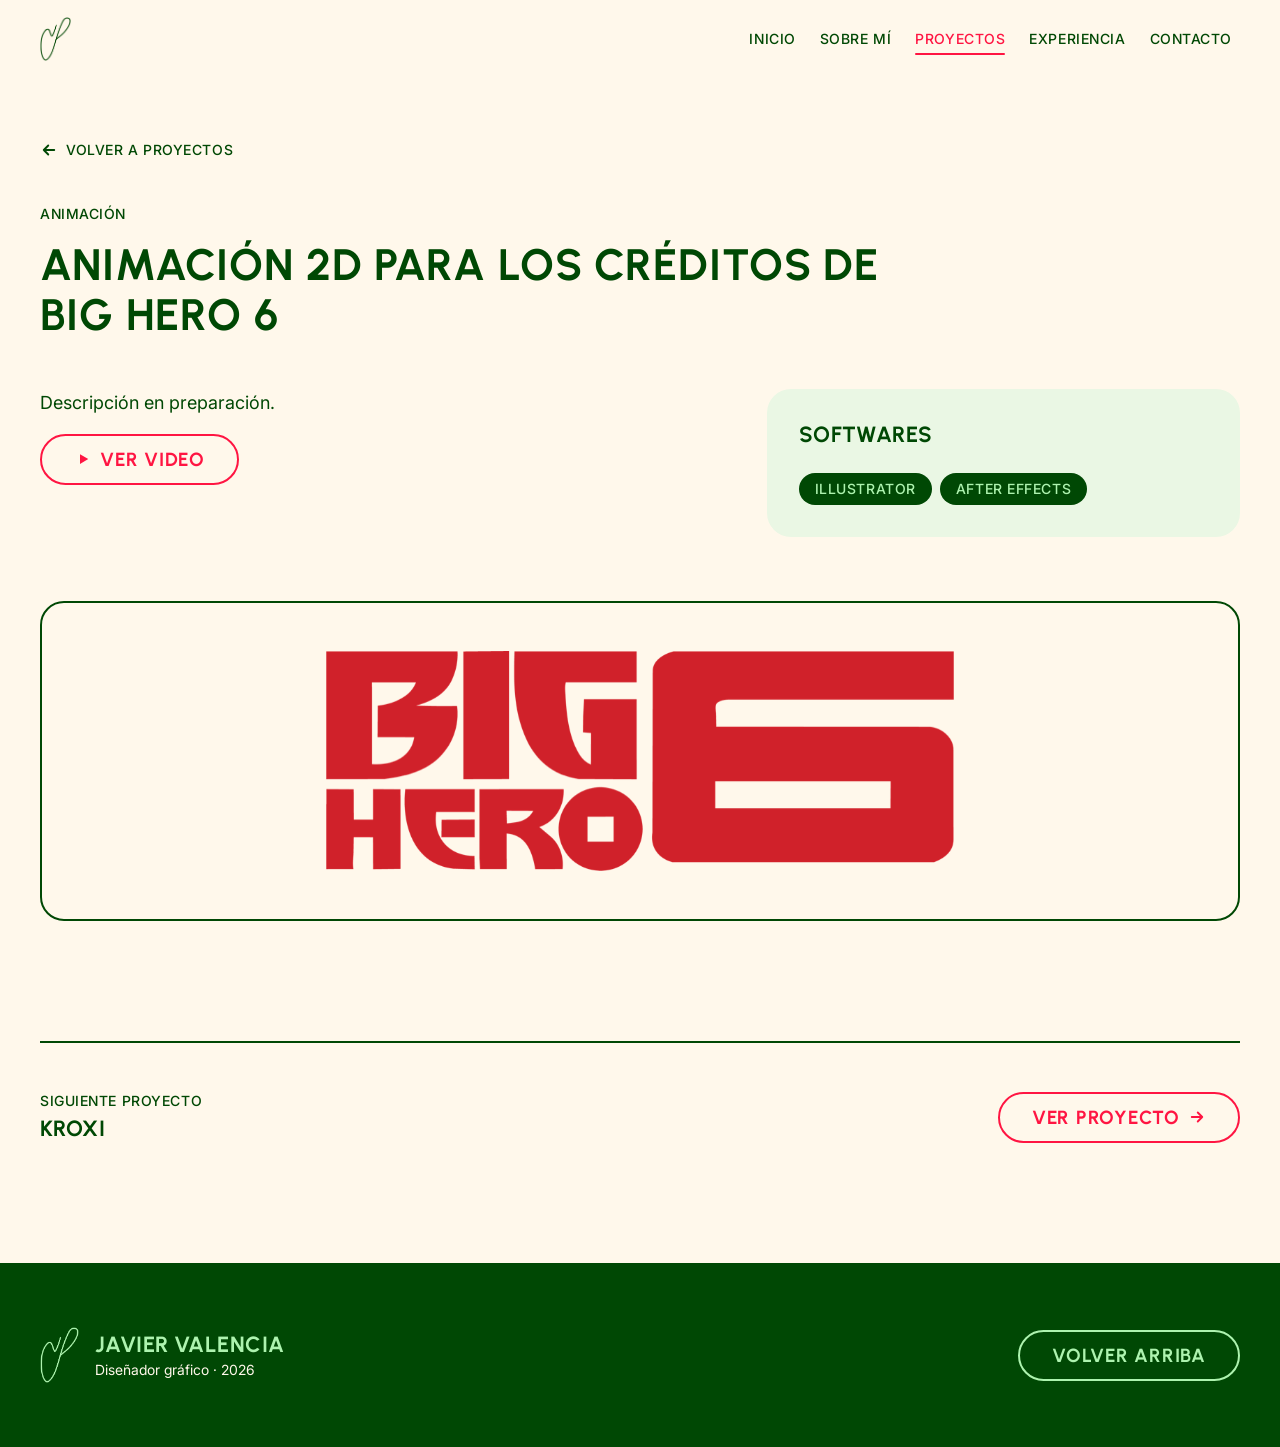
==== proyectos/big-hero-6.html @ 8ee6d6e4 "Landing del CV, páginas de proyecto y sistema de diseño completo - index.html: landing one-page del " ====
<!doctype html>
<html lang="es">
<head>
  <meta charset="utf-8">
  <meta name="viewport" content="width=device-width, initial-scale=1">
  <title>Big Hero 6 · Javier Valencia</title>
  <meta name="description" content="Animación 2D para los créditos de Big Hero 6. Animación. Proyecto de Javier Valencia, diseñador gráfico.">
  <meta name="theme-color" content="#FFF8EB">
  <link rel="icon" type="image/png" href="../assets/img/logo-jv-oscuro.png">
  <link rel="preload" href="../assets/fonts/Urbanist-Bold.woff2" as="font" type="font/woff2" crossorigin>
  <link rel="preload" href="../assets/fonts/Inter-Regular.woff2" as="font" type="font/woff2" crossorigin>
  <link rel="stylesheet" href="../assets/css/proyecto.css">
  <script>document.documentElement.classList.add("js");</script>
</head>
<body>
  <a class="skip-link" href="#contenido">Saltar al contenido</a>

  <header class="header">
    <div class="container header__inner">
      <a class="brand" href="../index.html#inicio" aria-label="Javier Valencia: ir al inicio">
        <img class="logo" src="../assets/img/logo-jv-oscuro.png" alt="" width="524" height="755">
      </a>
      <button class="nav-toggle" type="button" aria-expanded="false" aria-controls="nav" aria-label="Abrir menú">
        <svg class="icon-open" viewBox="0 0 24 24" fill="none" stroke="currentColor" stroke-width="2.5" stroke-linecap="round" aria-hidden="true"><path d="M4 7h16M4 12h16M4 17h16"/></svg>
        <svg class="icon-close" viewBox="0 0 24 24" fill="none" stroke="currentColor" stroke-width="2.5" stroke-linecap="round" aria-hidden="true"><path d="M6 6l12 12M18 6L6 18"/></svg>
      </button>
      <nav class="nav" id="nav" aria-label="Secciones">
        <ul class="nav__list" role="list">
          <li><a class="nav-link t-label" href="../index.html#inicio">Inicio</a></li>
          <li><a class="nav-link t-label" href="../index.html#sobre-mi">Sobre mí</a></li>
          <li><a class="nav-link t-label" href="../index.html#proyectos" aria-current="true">Proyectos</a></li>
          <li><a class="nav-link t-label" href="../index.html#experiencia">Experiencia</a></li>
          <li><a class="nav-link t-label" href="../index.html#contacto">Contacto</a></li>
        </ul>
      </nav>
    </div>
  </header>

  <main id="contenido" tabindex="-1">
    <article class="project container" aria-labelledby="project-title">
      <a class="back-link t-label" href="../index.html#proyectos"><svg viewBox="0 0 24 24" fill="none" stroke="currentColor" stroke-width="2.5" stroke-linecap="round" stroke-linejoin="round" aria-hidden="true"><path d="M19 12H5M11 6l-6 6 6 6"/></svg>Volver a proyectos</a>

      <header class="project__head reveal">
        <p class="t-label project__area">Animación</p>
        <h1 class="t-heading project__title" id="project-title" tabindex="-1">Animación 2D para los créditos de Big Hero 6</h1>
      </header>

      <div class="project__info reveal">
        <div class="project__desc">
            <p class="t-body pending">Descripción en preparación.</p>
            <p><a class="btn btn--light" href="https://youtu.be/tIIzO6nC3mo?si=HLCmwVGLd2eByrEu" target="_blank" rel="noopener noreferrer"><svg viewBox="0 0 24 24" fill="currentColor" aria-hidden="true"><path d="M8 5.5v13l11-6.5z"/></svg>Ver video<span class="sr-only"> (se abre en una pestaña nueva)</span></a></p>
        </div>
        <aside class="box" aria-labelledby="software-title">
          <h2 class="t-card box__title" id="software-title">Softwares</h2>
          <ul class="tags" role="list"><li class="tag t-label">Illustrator</li><li class="tag t-label">After Effects</li></ul>
        </aside>
      </div>

      <figure class="feature reveal">
        <img src="../assets/img/web/logos/big-hero-6.png" alt="Logotipo de Big Hero 6" width="900" height="315">
      </figure>

      <nav class="next reveal" aria-label="Siguiente proyecto">
        <div>
          <p class="t-label next__label">Siguiente proyecto</p>
          <p class="t-card next__title">Kroxi</p>
        </div>
        <a class="btn btn--light" href="kroxi.html">Ver proyecto<span class="sr-only">: Kroxi</span><svg viewBox="0 0 24 24" fill="none" stroke="currentColor" stroke-width="2.5" stroke-linecap="round" stroke-linejoin="round" aria-hidden="true"><path d="M5 12h14M13 6l6 6-6 6"/></svg></a>
      </nav>
    </article>
  </main>

  <footer class="footer on-dark">
    <div class="container footer__inner">
      <div class="footer__brand">
        <img class="logo" src="../assets/img/logo-jv-claro.png" alt="" width="524" height="755">
        <div>
          <p class="t-card">Javier Valencia</p>
          <p class="t-meta footer__meta">Diseñador gráfico · <span id="year">2026</span></p>
        </div>
      </div>
      <a class="btn btn--dark" href="#contenido" data-back-to-top>Volver arriba</a>
    </div>
  </footer>

  <script src="../assets/js/proyecto.js" defer></script>
</body>
</html>
---- assets/css/proyecto.css ----
/* ==============================================================
   Páginas de proyecto · jv
   Tokens derivados de DESIGN.md (misma fuente que index.html)
   ============================================================== */

/* ---------- Tipografías ---------- */
@font-face { font-family: "Urbanist"; src: url("../fonts/Urbanist-Light.woff2") format("woff2"); font-weight: 300; font-display: swap; }
@font-face { font-family: "Urbanist"; src: url("../fonts/Urbanist-Bold.woff2") format("woff2"); font-weight: 700; font-display: swap; }
@font-face { font-family: "Inter"; src: url("../fonts/Inter-Regular.woff2") format("woff2"); font-weight: 400; font-display: swap; }
@font-face { font-family: "Inter"; src: url("../fonts/Inter-Medium.woff2") format("woff2"); font-weight: 500; font-display: swap; }

/* ---------- Tokens ---------- */
:root {
  --color-primary: #004804;
  --color-on-primary: #FFF8EB;
  --color-secondary: #ADF3AF;
  --color-on-secondary: #004804;
  --color-tertiary: #FF1542;
  --color-on-tertiary: #FFF8EB;
  --color-neutral: #FFF8EB;
  --color-surface: var(--color-neutral);
  --color-on-surface: #111111;
  --color-surface-inverse: var(--color-primary);
  --color-on-surface-inverse: var(--color-on-primary);
  --color-surface-soft: #EAF7E4;
  --color-surface-inverse-soft: #0E6012;

  --font-display: "Urbanist", system-ui, sans-serif;
  --font-body: "Inter", system-ui, sans-serif;

  --space-xs: 8px;
  --space-sm: 16px;
  --space-md: 24px;
  --space-lg: 32px;
  --space-xl: 48px;
  --space-2xl: 64px;
  --space-button-y: 14px;
  --space-button-x: 32px;
  --space-section: 120px;
  --space-section-tablet: 96px;
  --space-section-mobile: 64px;
  --space-container: 1200px;
  --space-gutter: 24px;
  --space-header-height: 80px;
  --space-touch-target: 44px;
  --space-divider: 2px;

  --rounded-sm: 16px;
  --rounded-md: 24px;
  --rounded-full: 9999px;

  --ease: ease-out;
  --duration: 0.3s;

  --section-pad: var(--space-section-mobile);
}
@media (min-width: 768px)  { :root { --section-pad: var(--space-section-tablet); } }
@media (min-width: 1024px) { :root { --section-pad: var(--space-section); } }

/* ---------- Base ---------- */
*, *::before, *::after { box-sizing: border-box; }
html { scroll-behavior: smooth; scroll-padding-top: var(--space-header-height); -webkit-text-size-adjust: 100%; }
body { margin: 0; background: var(--color-surface); color: var(--color-on-surface); font: 400 16px/1.6 var(--font-body); -webkit-font-smoothing: antialiased; overflow-x: hidden; }
@media (min-width: 768px) { body { font-size: 18px; } }
img { max-width: 100%; display: block; }
h1, h2, h3, p, ul, ol, figure, dl, dd { margin: 0; }
ul[role="list"], ol[role="list"] { list-style: none; padding: 0; }
a { color: inherit; }
button { font: inherit; color: inherit; }
[hidden] { display: none !important; }

:focus-visible { outline: 3px solid var(--color-primary); outline-offset: 3px; border-radius: var(--rounded-sm); }
.on-dark :focus-visible { outline-color: var(--color-secondary); }

.sr-only { position: absolute; width: 1px; height: 1px; padding: 0; margin: -1px; overflow: hidden; clip: rect(0 0 0 0); white-space: nowrap; border: 0; }
.skip-link {
  position: absolute; left: var(--space-gutter); top: -100px; z-index: 100;
  background: var(--color-primary); color: var(--color-secondary);
  padding: var(--space-button-y) var(--space-button-x); border-radius: var(--rounded-full);
  font: 700 16px/1 var(--font-display); letter-spacing: 0.04em; text-transform: uppercase; text-decoration: none;
}
.skip-link:focus { top: var(--space-sm); }
.container { width: 100%; max-width: calc(var(--space-container) + 2 * var(--space-gutter)); margin-inline: auto; padding-inline: var(--space-gutter); }

/* ---------- Escala tipográfica ---------- */
.t-heading { font: 700 32px/1.15 var(--font-display); letter-spacing: 0.02em; text-transform: uppercase; }
.t-sub     { font: 300 28px/1.3 var(--font-display); }
.t-card    { font: 700 22px/1.3 var(--font-display); letter-spacing: 0.02em; text-transform: uppercase; }
.t-body    { font: 400 16px/1.6 var(--font-body); }
.t-label   { font: 500 14px/1.4 var(--font-body); letter-spacing: 0.04em; text-transform: uppercase; }
.t-meta    { font: 400 14px/1.4 var(--font-body); }
@media (min-width: 768px) {
  .t-heading { font-size: 44px; }
  .t-body    { font-size: 18px; }
}

/* ---------- Botones ---------- */
.btn {
  display: inline-flex; align-items: center; justify-content: center; gap: var(--space-xs);
  min-height: var(--space-touch-target); padding: var(--space-button-y) var(--space-button-x);
  border: var(--space-divider) solid currentColor; border-radius: var(--rounded-full); background: transparent;
  font: 700 19px/1 var(--font-display); letter-spacing: 0.04em; text-transform: uppercase; text-decoration: none; cursor: pointer;
  transition: background-color var(--duration) var(--ease), color var(--duration) var(--ease), border-color var(--duration) var(--ease);
}
.btn svg { width: 18px; height: 18px; flex: none; }
.btn--light { color: var(--color-tertiary); border-color: var(--color-tertiary); }
.btn--light:hover { background: var(--color-tertiary); color: var(--color-on-tertiary); }
.btn--dark { color: var(--color-secondary); border-color: var(--color-secondary); }
.btn--dark:hover { background: var(--color-secondary); color: var(--color-on-secondary); }

/* Botón circular de galería (gallery-arrow): mismo trato que button-light */
.btn-round {
  width: 48px; height: 48px; flex: none; display: grid; place-items: center; padding: 0; cursor: pointer;
  border: var(--space-divider) solid var(--color-tertiary); border-radius: var(--rounded-full);
  background: transparent; color: var(--color-tertiary);
  transition: background-color var(--duration) var(--ease), color var(--duration) var(--ease), opacity var(--duration) var(--ease);
}
.btn-round:hover { background: var(--color-tertiary); color: var(--color-on-tertiary); }
.btn-round:disabled { opacity: 0.35; cursor: default; background: transparent; color: var(--color-tertiary); }
.btn-round svg { width: 22px; height: 22px; }
.btn-round--dark { border-color: var(--color-secondary); color: var(--color-secondary); }
.btn-round--dark:hover { background: var(--color-secondary); color: var(--color-on-secondary); }
.btn-round--dark:disabled { background: transparent; color: var(--color-secondary); }

/* ---------- Logo ---------- */
.logo { display: block; height: 48px; width: auto; aspect-ratio: 524 / 755; }

/* ---------- Header (sin hero: empieza en hueso) ---------- */
.header {
  position: sticky; top: 0; z-index: 50; height: var(--space-header-height);
  background: var(--color-surface); color: var(--color-primary);
  border-bottom: var(--space-divider) solid transparent;
  transition: border-color var(--duration) var(--ease);
}
.header.is-scrolled { border-bottom-color: var(--color-surface-soft); }
.header__inner { height: 100%; display: flex; align-items: center; justify-content: space-between; gap: var(--space-md); }
.brand { display: inline-flex; align-items: center; min-height: var(--space-touch-target); text-decoration: none; }
.brand .logo { height: 44px; }
.nav__list { display: flex; gap: var(--space-xs); }
.nav-link {
  position: relative; display: inline-flex; align-items: center; min-height: var(--space-touch-target);
  padding: var(--space-xs); color: var(--color-primary); text-decoration: none; transition: color var(--duration) var(--ease);
}
.nav-link::after {
  content: ""; position: absolute; left: var(--space-xs); right: var(--space-xs); bottom: 6px;
  height: var(--space-divider); border-radius: var(--rounded-full); background: var(--color-tertiary);
  transform: scaleX(0); transition: transform var(--duration) var(--ease);
}
.nav-link:hover, .nav-link[aria-current] { color: var(--color-tertiary); }
.nav-link[aria-current]::after { transform: scaleX(1); }
.nav-toggle {
  display: none; place-items: center; width: var(--space-touch-target); height: var(--space-touch-target);
  border: var(--space-divider) solid var(--color-tertiary); border-radius: var(--rounded-full);
  background: transparent; color: var(--color-tertiary); cursor: pointer;
  transition: background-color var(--duration) var(--ease), color var(--duration) var(--ease);
}
.nav-toggle:hover { background: var(--color-tertiary); color: var(--color-on-tertiary); }
.nav-toggle svg { width: 20px; height: 20px; }
.nav-toggle .icon-close { display: none; }
.nav-toggle[aria-expanded="true"] .icon-open { display: none; }
.nav-toggle[aria-expanded="true"] .icon-close { display: block; }
@media (max-width: 1023px) {
  .js .nav-toggle { display: grid; }
  .js .nav {
    position: fixed; inset: var(--space-header-height) 0 auto 0;
    background: var(--color-surface); padding: var(--space-sm) var(--space-gutter) var(--space-lg);
    border-bottom: var(--space-divider) solid var(--color-surface-soft);
    visibility: hidden; opacity: 0; transform: translateY(-8px);
    transition: opacity var(--duration) var(--ease), transform var(--duration) var(--ease), visibility 0s linear var(--duration);
  }
  .js .nav.is-open { visibility: visible; opacity: 1; transform: none; transition-delay: 0s; }
  .js .nav__list { flex-direction: column; gap: 0; }
  .nav { overflow-x: auto; }
}

/* ---------- Encabezado del proyecto ---------- */
.project { padding-block: var(--space-xl) var(--section-pad); }
.back-link {
  display: inline-flex; align-items: center; gap: var(--space-xs); min-height: var(--space-touch-target);
  color: var(--color-primary); text-decoration: none; transition: color var(--duration) var(--ease);
}
.back-link svg { width: 18px; height: 18px; transition: transform var(--duration) var(--ease); }
.back-link:hover { color: var(--color-tertiary); }
.back-link:hover svg { transform: translateX(-4px); }

.project__head { display: grid; gap: var(--space-sm); margin-top: var(--space-lg); max-width: 900px; }
.project__title { color: var(--color-primary); }
.project__area { color: var(--color-primary); }
.tag { display: inline-flex; align-items: center; align-self: flex-start; justify-self: start; padding: 6px var(--space-sm); border-radius: var(--rounded-full); background: var(--color-primary); color: var(--color-secondary); }

.project__info { display: grid; gap: var(--space-lg); margin-top: var(--space-xl); }
@media (min-width: 1024px) { .project__info { grid-template-columns: 7fr 5fr; gap: var(--space-2xl); align-items: start; } }
.project__desc { display: grid; gap: var(--space-sm); max-width: 720px; }
.pending { color: var(--color-primary); font-style: normal; }

.box { background: var(--color-surface-soft); color: var(--color-on-surface); border-radius: var(--rounded-md); padding: var(--space-lg); display: grid; gap: var(--space-md); }
.box__title { color: var(--color-primary); }
.tags { display: flex; flex-wrap: wrap; gap: var(--space-xs); }

/* ---------- Galería (gallery) ---------- */
.gallery { margin-top: var(--space-2xl); }
.gallery__bar { display: flex; align-items: center; justify-content: space-between; gap: var(--space-md); margin-bottom: var(--space-md); }
.gallery__title { color: var(--color-primary); }
.gallery__controls { display: flex; align-items: center; gap: var(--space-sm); }
.gallery__count { color: var(--color-primary); min-width: 4ch; text-align: center; }
.gallery__track {
  display: flex; gap: var(--space-md); overflow-x: auto; overscroll-behavior-x: contain;
  scroll-snap-type: x mandatory;
  padding: 4px 4px var(--space-md);
  scrollbar-width: thin; scrollbar-color: var(--color-primary) var(--color-surface-soft);
}
.gallery__track::-webkit-scrollbar { height: 8px; }
.gallery__track::-webkit-scrollbar-track { background: var(--color-surface-soft); border-radius: var(--rounded-full); }
.gallery__track::-webkit-scrollbar-thumb { background: var(--color-primary); border-radius: var(--rounded-full); }
.gallery__track:focus-visible { outline-offset: -3px; border-radius: var(--rounded-md); }
.gallery__item { flex: none; scroll-snap-align: start; }
.gallery__open {
  display: block; padding: 0; border: 0; background: transparent; cursor: zoom-in;
  border-radius: var(--rounded-md); overflow: hidden;
}
.gallery__open:focus-visible { border-radius: var(--rounded-md); }
.gallery__img {
  height: clamp(280px, 62vh, 620px); width: auto; max-width: calc(100vw - 2 * var(--space-gutter));
  object-fit: contain; transition: transform var(--duration) var(--ease);
}
.gallery__open:hover .gallery__img { transform: scale(1.02); }
/* Logotipos: aire alrededor para que no se vean más grandes que las demás piezas */
.gallery__img--logo { padding: clamp(48px, 14vh, 140px) clamp(24px, 6vw, 96px); }
.gallery__hint { color: var(--color-on-surface); margin-top: var(--space-xs); }

/* Imagen única (sin galería): marco como en las tarjetas */
.feature { margin-top: var(--space-2xl); border: var(--space-divider) solid var(--color-primary); border-radius: var(--rounded-md); padding: var(--space-xl); display: grid; place-items: center; }
.feature img { max-height: 220px; width: auto; }

/* ---------- Visor de imagen (image-viewer) ---------- */
.viewer {
  width: 100vw; height: 100vh; height: 100dvh; max-width: none; max-height: none; margin: 0; padding: 0; border: 0;
  background: var(--color-surface-inverse); color: var(--color-on-surface-inverse);
}
.viewer::backdrop { background: var(--color-surface-inverse); }
.viewer__inner { height: 100%; display: grid; grid-template-rows: auto 1fr; }
.viewer__bar { display: flex; align-items: center; justify-content: space-between; gap: var(--space-sm); padding: var(--space-sm) var(--space-gutter); }
.viewer__count { color: var(--color-secondary); }
.viewer__controls { display: flex; gap: var(--space-sm); }
.viewer__stage { overflow: auto; display: grid; place-items: start center; padding: 0 var(--space-gutter) var(--space-lg); }
.viewer__img { max-width: min(100%, 1600px); height: auto; border-radius: var(--rounded-md); margin-inline: auto; }
.viewer__caption { color: var(--color-on-primary); text-align: center; max-width: 720px; margin: var(--space-sm) auto 0; }

/* ---------- Siguiente proyecto ---------- */
.next { margin-top: var(--section-pad); padding-top: var(--space-xl); border-top: var(--space-divider) solid var(--color-primary); display: flex; flex-wrap: wrap; align-items: center; justify-content: space-between; gap: var(--space-md); }
.next__label { color: var(--color-primary); }
.next__title { color: var(--color-primary); margin-top: 4px; }

/* ---------- Pie de página ---------- */
.footer { background: var(--color-surface-inverse); color: var(--color-secondary); padding-block: var(--space-2xl); }
.footer__inner { display: flex; flex-wrap: wrap; gap: var(--space-md); align-items: center; justify-content: space-between; }
.footer__brand { display: flex; align-items: center; gap: var(--space-sm); }
.footer__brand .logo { height: 56px; }
.footer__meta { color: var(--color-on-primary); }

/* ---------- Aparición al hacer scroll ---------- */
.js .reveal { opacity: 0; transform: translateY(16px); transition: opacity 0.6s var(--ease), transform 0.6s var(--ease); }
.js .reveal.is-in { opacity: 1; transform: none; }

@media (prefers-reduced-motion: reduce) {
  html { scroll-behavior: auto; }
  *, *::before, *::after { transition-duration: 0.01ms !important; animation-duration: 0.01ms !important; }
  .js .reveal { opacity: 1; transform: none; }
}
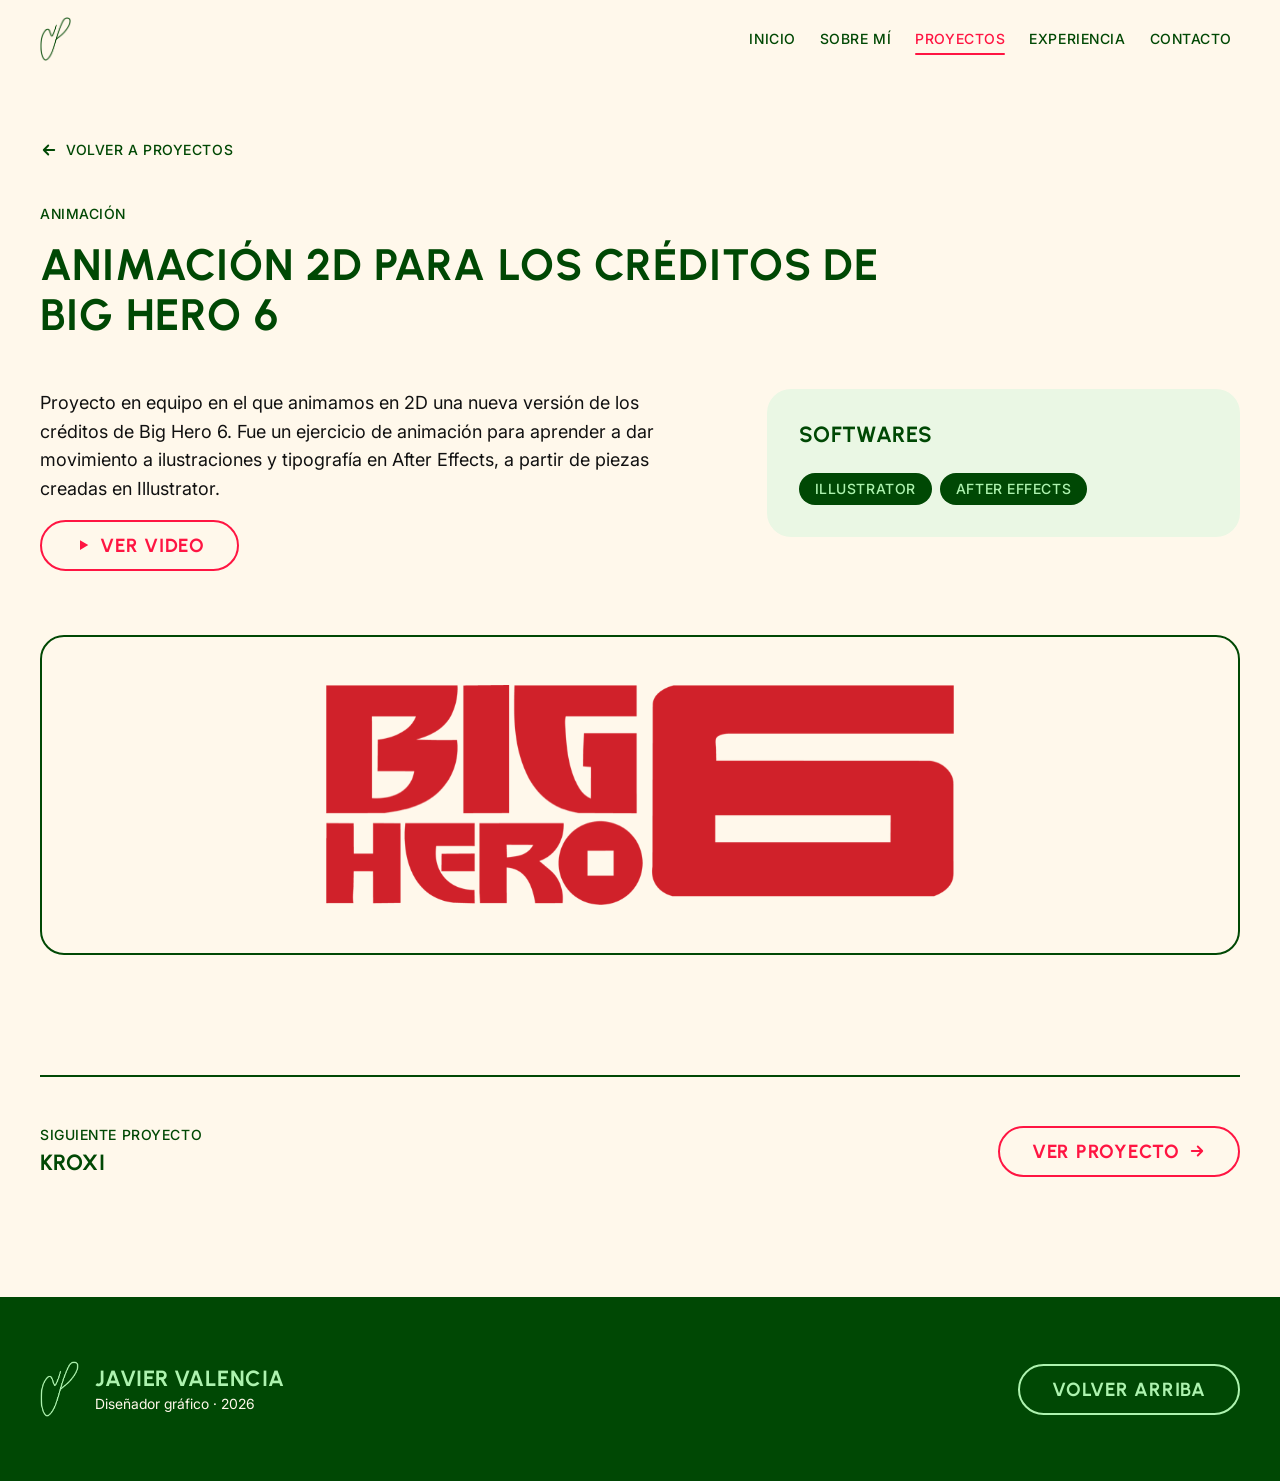
==== commit 6952febf: "Descripciones de los 6 proyectos pendientes Se agregan las descripciones de Air Canada, Dunkin', Pro" ====
--- a/proyectos/big-hero-6.html
+++ b/proyectos/big-hero-6.html
@@ -47,7 +47,7 @@
 
       <div class="project__info reveal">
         <div class="project__desc">
-            <p class="t-body pending">Descripción en preparación.</p>
+            <p class="t-body">Proyecto en equipo en el que animamos en 2D una nueva versión de los créditos de Big Hero 6. Fue un ejercicio de animación para aprender a dar movimiento a ilustraciones y tipografía en After Effects, a partir de piezas creadas en Illustrator.</p>
             <p><a class="btn btn--light" href="https://youtu.be/tIIzO6nC3mo?si=HLCmwVGLd2eByrEu" target="_blank" rel="noopener noreferrer"><svg viewBox="0 0 24 24" fill="currentColor" aria-hidden="true"><path d="M8 5.5v13l11-6.5z"/></svg>Ver video<span class="sr-only"> (se abre en una pestaña nueva)</span></a></p>
         </div>
         <aside class="box" aria-labelledby="software-title">
